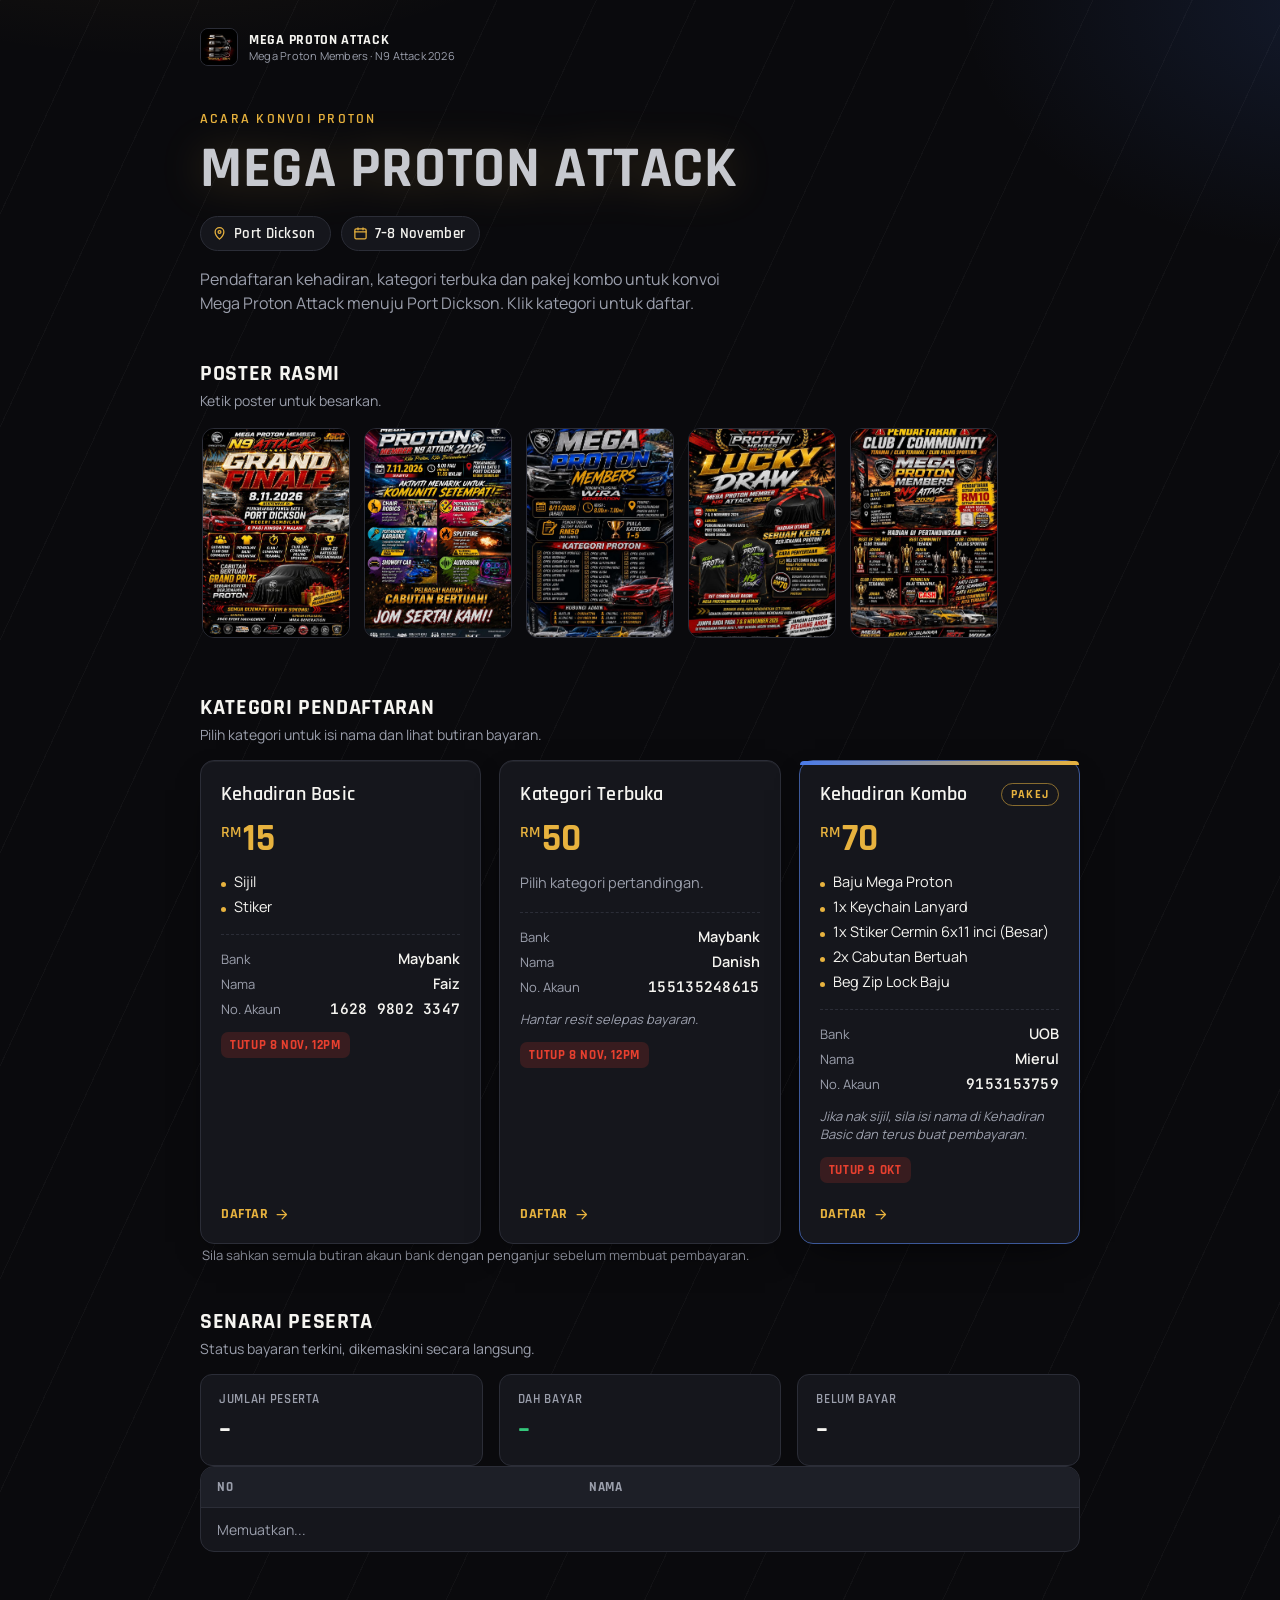
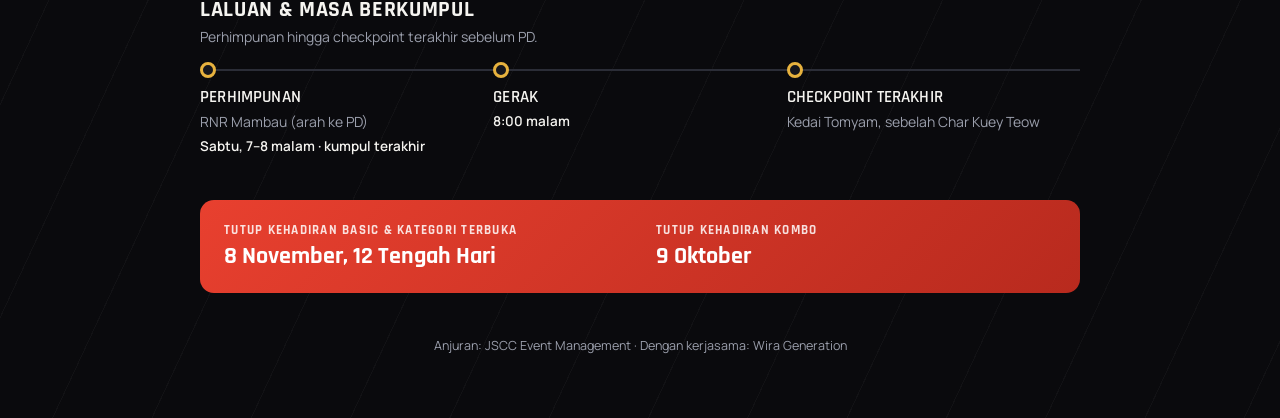
==== index.html @ 03ba6947 "Add files via upload" ====
<!DOCTYPE html>
<html lang="ms">
<head>
<meta charset="UTF-8">
<meta name="viewport" content="width=device-width, initial-scale=1.0">
<meta name="format-detection" content="telephone=no, date=no, address=no, email=no">
<title>Mega Proton Attack</title>
<link rel="stylesheet" href="style.css">
</head>
<body>

<div class="page">

  <a class="brand-bar" href="index.html">
    <img src="logo.png" alt="Logo kelab">
    <span class="brand-bar-text">
      <strong>Mega Proton Attack</strong>
      <span>Mega Proton Members &middot; N9 Attack 2026</span>
    </span>
  </a>

  <header class="hero">
    <p class="eyebrow">Acara Konvoi Proton</p>
    <h1>Mega Proton Attack</h1>
    <div class="meta-row">
      <span class="meta-pill">
        <svg viewBox="0 0 24 24" fill="none" stroke="currentColor" stroke-width="2" stroke-linecap="round" stroke-linejoin="round"><path d="M12 21s-7-6.1-7-11.5A7 7 0 0 1 19 9.5C19 14.9 12 21 12 21Z"/><circle cx="12" cy="9.5" r="2.3"/></svg>
        Port Dickson
      </span>
      <span class="meta-pill">
        <svg viewBox="0 0 24 24" fill="none" stroke="currentColor" stroke-width="2" stroke-linecap="round" stroke-linejoin="round"><rect x="3" y="4.5" width="18" height="16" rx="2"/><path d="M3 9.5h18M8 3v3M16 3v3"/></svg>
        7&ndash;8 November
      </span>
    </div>
    <p class="hero-desc">Pendaftaran kehadiran, kategori terbuka dan pakej kombo untuk konvoi Mega Proton Attack menuju Port Dickson. Klik kategori untuk daftar.</p>
  </header>

  <section aria-label="Poster rasmi">
    <div class="section-head">
      <h2 class="section-title">Poster Rasmi</h2>
      <p class="section-sub">Ketik poster untuk besarkan.</p>
    </div>
    <div class="poster-gallery" id="poster-gallery">
      <button type="button" class="poster-thumb" data-full="poster-grand-finale.jpeg">
        <img src="poster-grand-finale.jpeg" alt="Poster Grand Finale, 8 November 2026">
      </button>
      <button type="button" class="poster-thumb" data-full="poster-community-day.jpeg">
        <img src="poster-community-day.jpeg" alt="Poster aktiviti komuniti, 7 November 2026">
      </button>
      <button type="button" class="poster-thumb" data-full="poster-kategori-proton.jpeg">
        <img src="poster-kategori-proton.jpeg" alt="Poster senarai penuh Kategori Proton">
      </button>
      <button type="button" class="poster-thumb" data-full="poster-lucky-draw.jpeg">
        <img src="poster-lucky-draw.jpeg" alt="Poster Lucky Draw kereta Proton">
      </button>
      <button type="button" class="poster-thumb" data-full="poster-club-registration.jpeg">
        <img src="poster-club-registration.jpeg" alt="Poster pendaftaran club/community">
      </button>
    </div>
  </section>

  <section aria-label="Kategori pendaftaran">
    <div class="section-head">
      <h2 class="section-title">Kategori Pendaftaran</h2>
      <p class="section-sub">Pilih kategori untuk isi nama dan lihat butiran bayaran.</p>
    </div>

    <div class="tiers">

      <a class="tier-card" href="daftar.html?kategori=sijil">
        <div class="tier-top">
          <h2>Kehadiran Basic</h2>
        </div>
        <p class="price"><sup>RM</sup>15</p>
        <ul class="includes">
          <li>Sijil</li>
          <li>Stiker</li>
        </ul>
        <dl class="pay-block">
          <div class="row"><dt>Bank</dt><dd>Maybank</dd></div>
          <div class="row"><dt>Nama</dt><dd>Faiz</dd></div>
          <div class="row"><dt>No. Akaun</dt><dd class="mono">1628 9802 3347</dd></div>
        </dl>
        <span class="deadline-chip">Tutup 8 Nov, 12pm</span>
        <span class="tier-cta">
          Daftar
          <svg viewBox="0 0 24 24" fill="none" stroke="currentColor" stroke-width="2" stroke-linecap="round" stroke-linejoin="round"><path d="M5 12h14M13 5l7 7-7 7"/></svg>
        </span>
      </a>

      <a class="tier-card" href="daftar.html?kategori=terbuka">
        <div class="tier-top">
          <h2>Kategori Terbuka</h2>
        </div>
        <p class="price"><sup>RM</sup>50</p>
        <p class="tier-desc">Pilih kategori pertandingan.</p>
        <dl class="pay-block">
          <div class="row"><dt>Bank</dt><dd>Maybank</dd></div>
          <div class="row"><dt>Nama</dt><dd>Danish</dd></div>
          <div class="row"><dt>No. Akaun</dt><dd class="mono">155135248615</dd></div>
        </dl>
        <p class="tier-note">Hantar resit selepas bayaran.</p>
        <span class="deadline-chip">Tutup 8 Nov, 12pm</span>
        <span class="tier-cta">
          Daftar
          <svg viewBox="0 0 24 24" fill="none" stroke="currentColor" stroke-width="2" stroke-linecap="round" stroke-linejoin="round"><path d="M5 12h14M13 5l7 7-7 7"/></svg>
        </span>
      </a>

      <a class="tier-card featured" href="daftar.html?kategori=kombo">
        <div class="tier-top">
          <h2>Kehadiran Kombo</h2>
          <span class="badge-gold">Pakej</span>
        </div>
        <p class="price"><sup>RM</sup>70</p>
        <ul class="includes">
          <li>Baju Mega Proton</li>
          <li>1x Keychain Lanyard</li>
          <li>1x Stiker Cermin 6x11 inci (Besar)</li>
          <li>2x Cabutan Bertuah</li>
          <li>Beg Zip Lock Baju</li>
        </ul>
        <dl class="pay-block">
          <div class="row"><dt>Bank</dt><dd>UOB</dd></div>
          <div class="row"><dt>Nama</dt><dd>Mierul</dd></div>
          <div class="row"><dt>No. Akaun</dt><dd class="mono">9153153759</dd></div>
        </dl>
        <p class="tier-note">Jika nak sijil, sila isi nama di Kehadiran Basic dan terus buat pembayaran.</p>
        <span class="deadline-chip">Tutup 9 Okt</span>
        <span class="tier-cta">
          Daftar
          <svg viewBox="0 0 24 24" fill="none" stroke="currentColor" stroke-width="2" stroke-linecap="round" stroke-linejoin="round"><path d="M5 12h14M13 5l7 7-7 7"/></svg>
        </span>
      </a>

    </div>
    <p class="disclaimer">Sila sahkan semula butiran akaun bank dengan penganjur sebelum membuat pembayaran.</p>
  </section>

  <section aria-label="Senarai peserta">
    <div class="section-head">
      <h2 class="section-title">Senarai Peserta</h2>
      <p class="section-sub">Status bayaran terkini, dikemaskini secara langsung.</p>
    </div>

    <div class="stat-grid">
      <div class="stat-tile">
        <span class="stat-label">Jumlah Peserta</span>
        <span class="stat-value" id="stat-jumlah">&ndash;</span>
      </div>
      <div class="stat-tile paid">
        <span class="stat-label">Dah Bayar</span>
        <span class="stat-value" id="stat-dah-bayar">&ndash;</span>
      </div>
      <div class="stat-tile">
        <span class="stat-label">Belum Bayar</span>
        <span class="stat-value" id="stat-belum-bayar">&ndash;</span>
      </div>
    </div>

    <div class="filter-tabs" id="filter-tabs"></div>

    <div class="table-wrap">
      <table class="reg-table">
        <thead>
          <tr>
            <th>No</th>
            <th>Nama</th>
          </tr>
        </thead>
        <tbody id="badan-jadual-peserta">
          <tr><td colspan="2" class="empty-state">Memuatkan...</td></tr>
        </tbody>
      </table>
    </div>
  </section>

  <section aria-label="Laluan dan masa berkumpul">
    <div class="section-head">
      <h2 class="section-title">Laluan &amp; Masa Berkumpul</h2>
      <p class="section-sub">Perhimpunan hingga checkpoint terakhir sebelum PD.</p>
    </div>
    <ol class="route-line">
      <li>
        <span class="dot"></span>
        <h3>Perhimpunan</h3>
        <p>RNR Mambau (arah ke PD)</p>
        <p class="time">Sabtu, 7&ndash;8 malam &middot; kumpul terakhir</p>
      </li>
      <li>
        <span class="dot"></span>
        <h3>Gerak</h3>
        <p class="time">8:00 malam</p>
      </li>
      <li>
        <span class="dot"></span>
        <h3>Checkpoint Terakhir</h3>
        <p>Kedai Tomyam, sebelah Char Kuey Teow</p>
      </li>
    </ol>
  </section>

  <footer class="deadline-banner">
    <div class="banner-item">
      <p class="banner-label">Tutup Kehadiran Basic &amp; Kategori Terbuka</p>
      <p class="banner-date">8 November, 12 Tengah Hari</p>
    </div>
    <div class="banner-item">
      <p class="banner-label">Tutup Kehadiran Kombo</p>
      <p class="banner-date">9 Oktober</p>
    </div>
  </footer>

  <footer class="credit">Anjuran: JSCC Event Management &middot; Dengan kerjasama: Wira Generation</footer>

</div>

<div class="lightbox" id="lightbox" hidden>
  <button type="button" class="lightbox-close" id="lightbox-close" aria-label="Tutup">
    <svg viewBox="0 0 24 24" width="20" height="20" fill="none" stroke="currentColor" stroke-width="2" stroke-linecap="round" stroke-linejoin="round"><path d="M18 6 6 18M6 6l12 12"/></svg>
  </button>
  <img id="lightbox-img" src="" alt="">
</div>

<script>
  const gallery = document.getElementById('poster-gallery');
  const lightbox = document.getElementById('lightbox');
  const lightboxImg = document.getElementById('lightbox-img');

  gallery.addEventListener('click', (e) => {
    const thumb = e.target.closest('.poster-thumb');
    if (!thumb) return;
    lightboxImg.src = thumb.dataset.full;
    lightboxImg.alt = thumb.querySelector('img').alt;
    lightbox.hidden = false;
  });

  function tutupLightbox() {
    lightbox.hidden = true;
    lightboxImg.src = '';
  }
  document.getElementById('lightbox-close').addEventListener('click', tutupLightbox);
  lightbox.addEventListener('click', (e) => { if (e.target === lightbox) tutupLightbox(); });
  document.addEventListener('keydown', (e) => { if (e.key === 'Escape') tutupLightbox(); });
</script>

<script type="module">
  import { db } from './firebase-app.js';
  import { semuaKumpulan } from './kategori.js';
  import { collection, onSnapshot, orderBy, query } from 'https://www.gstatic.com/firebasejs/12.19.0/firebase-firestore.js';

  function escapeHtml(str) {
    return String(str).replace(/[&<>"']/g, (c) => ({ '&': '&amp;', '<': '&lt;', '>': '&gt;', '"': '&quot;', "'": '&#039;' }[c]));
  }

  // Kombo termasuk kehadiran asas, jadi kalau no. telefon sama muncul untuk sijil
  // DAN kombo, papar kombo sahaja supaya nama tak berulang dalam senarai.
  const KEUTAMAAN_PAKEJ = { kombo: 2, sijil: 1, terbuka: 1 };

  function nyahduplikatIkutTelefon(baris) {
    const terpilih = new Map();
    const tiadaTelefon = [];

    for (const row of baris) {
      if (!row.telefon) {
        tiadaTelefon.push(row);
        continue;
      }
      const sediaAda = terpilih.get(row.telefon);
      if (!sediaAda || (KEUTAMAAN_PAKEJ[row.kategori] ?? 0) > (KEUTAMAAN_PAKEJ[sediaAda.kategori] ?? 0)) {
        terpilih.set(row.telefon, row);
      }
    }

    return [...terpilih.values(), ...tiadaTelefon].sort(
      (a, b) => (b.dibuat_pada?.toMillis() ?? 0) - (a.dibuat_pada?.toMillis() ?? 0)
    );
  }

  const kumpulan = semuaKumpulan();
  const filterTabs = document.getElementById('filter-tabs');
  const badanJadual = document.getElementById('badan-jadual-peserta');
  const statJumlah = document.getElementById('stat-jumlah');
  const statDahBayar = document.getElementById('stat-dah-bayar');
  const statBelumBayar = document.getElementById('stat-belum-bayar');

  const tabs = Object.entries(kumpulan).map(([id, g]) => ({ id, label: g.label }));
  filterTabs.innerHTML = tabs.map((tab, i) =>
    `<a href="#" data-filter="${tab.id}"${i === 0 ? ' class="active"' : ''}>${escapeHtml(tab.label)}</a>`
  ).join('');

  let filterSemasa = tabs[0]?.id;
  let dataSemasa = [];

  filterTabs.addEventListener('click', (e) => {
    const a = e.target.closest('a[data-filter]');
    if (!a) return;
    e.preventDefault();
    filterSemasa = a.dataset.filter;
    filterTabs.querySelectorAll('a').forEach((el) => el.classList.toggle('active', el === a));
    render();
  });

  function render() {
    const dipaparkan = nyahduplikatIkutTelefon(dataSemasa.filter((row) => kumpulan[filterSemasa].slugs.includes(row.kategori)));

    const dahBayarKira = dipaparkan.filter((row) => row.status === 'dah bayar').length;
    statJumlah.textContent = dipaparkan.length;
    statDahBayar.textContent = dahBayarKira;
    statBelumBayar.textContent = dipaparkan.length - dahBayarKira;

    if (dipaparkan.length === 0) {
      badanJadual.innerHTML = '<tr><td colspan="2" class="empty-state">Tiada pendaftaran lagi.</td></tr>';
      return;
    }

    badanJadual.innerHTML = dipaparkan.map((row, i) => `
      <tr>
        <td>${i + 1}</td>
        <td class="nama">${escapeHtml(row.nama)}</td>
      </tr>
    `).join('');
  }

  const q = query(collection(db, 'pendaftaran'), orderBy('dibuat_pada', 'desc'));
  onSnapshot(q, (snapshot) => {
    dataSemasa = snapshot.docs.map((d) => d.data());
    render();
  });
</script>

</body>
</html>
---- style.css ----
@import url('https://fonts.googleapis.com/css2?family=Rajdhani:wght@500;600;700&family=Manrope:wght@400;500;600;700;800&family=JetBrains+Mono:wght@500;600&display=swap');

/* Reka bentuk ini komited kepada satu dunia visual (gelap, krom/emas/merah,
   diambil terus daripada logo & poster rasmi) -- bukan pilihan terhad, jadi
   tiada mod terang/gelap berasingan di sini secara sengaja. */
:root{
  --bg:#0A0A0D;
  --surface:#15161C;
  --surface-2:#1D1F27;
  --line:#2B2D37;
  --ink:#F5F4F0;
  --ink-soft:#9B9FAC;
  --accent:#E7B23E;
  --accent-ink:#1A1305;
  --blue:#4A7BEA;
  --urgent:#E8402F;
  --urgent-ink:#FFFFFF;
  --urgent-soft:rgba(232,64,47,.16);
  --paid:#34C77B;
  --paid-soft:rgba(52,199,123,.16);
  --shadow: inset 0 1px 0 rgba(255,255,255,.05), 0 14px 34px -16px rgba(0,0,0,.75);
}

*{ box-sizing:border-box; }
[hidden]{ display:none !important; }
html{ color-scheme:dark; overflow-x:hidden; }
img{ max-width:100%; }

@keyframes fade-up{
  from{ opacity:0; transform:translateY(12px); }
  to{ opacity:1; transform:translateY(0); }
}

@media (prefers-reduced-motion: reduce){
  *, *::before, *::after{
    animation-duration:.001ms !important;
    animation-iteration-count:1 !important;
    transition-duration:.001ms !important;
    scroll-behavior:auto !important;
  }
}

body{
  margin:0;
  overflow-x:hidden;
  background:
    repeating-linear-gradient(115deg, rgba(255,255,255,.03) 0px, rgba(255,255,255,.03) 1px, transparent 1px, transparent 90px),
    radial-gradient(900px 500px at 12% -12%, rgba(231,178,62,.12), transparent 60%),
    radial-gradient(700px 460px at 105% 0%, rgba(74,123,234,.14), transparent 55%),
    var(--bg);
  color:var(--ink);
  font-family:'Manrope', -apple-system, BlinkMacSystemFont, sans-serif;
  -webkit-font-smoothing:antialiased;
}
.page{
  max-width:920px;
  margin:0 auto;
  padding:28px 20px 64px;
  display:flex;
  flex-direction:column;
  gap:44px;
}
.page.narrow{ max-width:680px; }
h1,h2,h3{ text-wrap:balance; margin:0; font-family:'Rajdhani', sans-serif; }
.mono{ font-family:'JetBrains Mono', ui-monospace, monospace; font-variant-numeric:tabular-nums; letter-spacing:.02em; }
a{ color:var(--accent); }

/* ---------- brand bar ---------- */
.brand-bar{
  display:inline-flex; align-items:center; gap:11px;
  text-decoration:none; align-self:flex-start;
  animation: fade-up .5s ease both;
}
.brand-bar img{ height:38px; width:38px; object-fit:contain; background:var(--bg); border-radius:8px; flex:none; border:1px solid var(--line); }
.brand-bar-text{ display:flex; flex-direction:column; line-height:1.2; }
.brand-bar-text strong{
  font-family:'Rajdhani', sans-serif; font-weight:700; font-size:14px;
  letter-spacing:.05em; text-transform:uppercase; color:var(--ink);
}
.brand-bar-text span{ font-size:11px; color:var(--ink-soft); letter-spacing:.02em; }

/* ---------- hero ---------- */
.hero{ display:flex; flex-direction:column; gap:14px; }
.eyebrow{
  margin:0;
  font-family:'Rajdhani', sans-serif;
  font-weight:600;
  font-size:14px;
  letter-spacing:.16em;
  text-transform:uppercase;
  color:var(--accent);
  animation: fade-up .5s .08s ease both;
}
@keyframes chrome-sweep{
  0%, 82%{ background-position:170% 0; }
  100%{ background-position:-70% 0; }
}
.hero h1{
  font-weight:700;
  text-transform:uppercase;
  font-size:clamp(34px, 7vw, 58px);
  line-height:.96;
  letter-spacing:.01em;
  background:linear-gradient(100deg, #C7C9CF 0%, #C7C9CF 44%, #FFFFFF 50%, #C7C9CF 56%, #C7C9CF 100%);
  background-size:250% 100%;
  -webkit-background-clip:text;
  background-clip:text;
  color:transparent;
  filter:drop-shadow(0 2px 20px rgba(231,178,62,.22));
  animation: fade-up .55s .15s ease both, chrome-sweep 5s 1.4s ease-in-out infinite;
}
.meta-row{ display:flex; flex-wrap:wrap; gap:10px; margin-top:4px; animation: fade-up .5s .26s ease both; }
.meta-pill{
  display:inline-flex;
  align-items:center;
  gap:7px;
  background:var(--surface);
  border:1px solid var(--line);
  border-radius:999px;
  padding:7px 14px 7px 11px;
  font-family:'Rajdhani', sans-serif;
  font-weight:600;
  font-size:15px;
  letter-spacing:.02em;
}
.meta-pill svg{ width:15px; height:15px; flex:none; color:var(--accent); }
.hero-desc{
  max-width:56ch;
  color:var(--ink-soft);
  font-size:16px;
  line-height:1.55;
  margin:2px 0 0;
  animation: fade-up .5s .34s ease both;
}

/* ---------- section head ---------- */
.section-head{ display:flex; flex-direction:column; gap:3px; margin-bottom:16px; }
.section-title{
  font-weight:700;
  text-transform:uppercase;
  font-size:22px;
  letter-spacing:.03em;
}
.section-sub{ color:var(--ink-soft); font-size:14px; margin:0; }

/* ---------- official poster gallery ---------- */
.poster-gallery{
  display:flex; gap:14px; overflow-x:auto; padding:2px 2px 12px;
  scroll-snap-type:x mandatory;
  scrollbar-width:thin; scrollbar-color:var(--line) transparent;
}
.poster-gallery::-webkit-scrollbar{ height:6px; }
.poster-gallery::-webkit-scrollbar-thumb{ background:var(--line); border-radius:99px; }
.poster-thumb{
  flex:none; width:148px; scroll-snap-align:start;
  border-radius:12px; overflow:hidden; border:1px solid var(--line);
  cursor:pointer; background:var(--surface); padding:0;
  transition:transform .15s ease, border-color .15s ease, box-shadow .15s ease;
  animation: fade-up .45s ease both;
}
.poster-thumb:nth-child(1){ animation-delay:.42s; }
.poster-thumb:nth-child(2){ animation-delay:.48s; }
.poster-thumb:nth-child(3){ animation-delay:.54s; }
.poster-thumb:nth-child(4){ animation-delay:.6s; }
.poster-thumb:nth-child(5){ animation-delay:.66s; }
.poster-thumb img{ display:block; width:100%; height:208px; object-fit:cover; }
.poster-thumb:hover{
  transform:translateY(-4px);
  border-color:var(--accent);
  box-shadow:0 16px 34px -16px color-mix(in srgb, var(--accent) 55%, transparent);
}
.poster-thumb:focus-visible{ outline:2px solid var(--accent); outline-offset:2px; }

.lightbox{
  position:fixed; inset:0; background:rgba(6,6,8,.92);
  display:flex; align-items:center; justify-content:center;
  padding:28px; z-index:100;
}
.lightbox img{ max-width:100%; max-height:100%; border-radius:10px; box-shadow:0 24px 70px rgba(0,0,0,.65); }
.lightbox-close{
  position:absolute; top:18px; right:18px;
  width:42px; height:42px; border-radius:50%;
  background:var(--surface); border:1px solid var(--line); color:var(--ink);
  display:flex; align-items:center; justify-content:center; cursor:pointer;
}
.lightbox-close:hover{ border-color:var(--accent); color:var(--accent); }

/* ---------- tier cards ---------- */
.tiers{ display:grid; grid-template-columns:repeat(3, 1fr); gap:18px; }
@media (max-width:760px){ .tiers{ grid-template-columns:1fr; } }

.tier-card{
  position:relative;
  display:flex;
  flex-direction:column;
  gap:14px;
  background:var(--surface);
  border:1px solid var(--line);
  border-radius:14px;
  padding:22px 20px 20px;
  box-shadow:var(--shadow);
  transition:transform .15s ease, box-shadow .15s ease, border-color .15s ease;
  animation: fade-up .5s .5s ease both;
}
.tier-card:nth-child(2){ animation-delay:.58s; }
.tier-card:nth-child(3){ animation-delay:.66s; }
a.tier-card{ text-decoration:none; color:inherit; cursor:pointer; }
.tier-card:hover{
  transform:translateY(-4px);
  border-color:color-mix(in srgb, var(--accent) 45%, var(--line));
  box-shadow: inset 0 1px 0 rgba(255,255,255,.05), 0 20px 40px -18px rgba(0,0,0,.8), 0 0 28px -8px color-mix(in srgb, var(--accent) 55%, transparent);
}
.tier-card.featured{ border-color:color-mix(in srgb, var(--blue) 55%, var(--line)); }
.tier-card.featured::before{
  content:"";
  position:absolute; inset:0 0 auto 0; height:4px;
  border-radius:14px 14px 0 0;
  background:linear-gradient(90deg, var(--blue), var(--accent));
}
@keyframes featured-pulse{
  0%, 100%{ box-shadow:0 0 0 0 rgba(74,123,234,0); }
  50%{ box-shadow:0 0 26px 2px rgba(74,123,234,.32); }
}
.tier-card.featured::after{
  content:"";
  position:absolute; inset:-1px; border-radius:15px;
  pointer-events:none;
  animation: featured-pulse 3.2s 2s ease-in-out infinite;
}

.tier-top{ display:flex; align-items:flex-start; justify-content:space-between; gap:10px; }
.tier-card h2{
  font-weight:600;
  font-size:20px;
  letter-spacing:.01em;
  line-height:1.15;
}
.badge-gold{
  font-family:'Rajdhani', sans-serif;
  font-weight:700;
  font-size:12px;
  letter-spacing:.1em;
  text-transform:uppercase;
  color:var(--accent);
  border:1px solid color-mix(in srgb, var(--accent) 55%, transparent);
  border-radius:999px;
  padding:3px 9px;
  white-space:nowrap;
}

.price{
  font-family:'Rajdhani', sans-serif;
  font-weight:700;
  font-size:38px;
  line-height:1;
  color:var(--accent);
  margin:0;
}
.price sup{ font-size:16px; font-weight:600; margin-right:2px; }

.tier-desc{ margin:0; font-size:14.5px; color:var(--ink-soft); line-height:1.5; }

.includes{
  margin:0; padding:0; list-style:none;
  display:flex; flex-direction:column; gap:6px;
  font-size:14.5px;
}
.includes li{ display:flex; align-items:baseline; gap:8px; }
.includes li::before{
  content:"";
  width:5px; height:5px; border-radius:50%;
  background:var(--accent);
  flex:none;
  margin-bottom:2px;
}

.pay-block{
  margin:4px 0 0;
  padding-top:14px;
  border-top:1px dashed var(--line);
  display:flex; flex-direction:column; gap:6px;
}
.pay-block .row{ display:flex; align-items:baseline; justify-content:space-between; gap:10px; font-size:14px; }
.pay-block dt{ color:var(--ink-soft); font-size:13px; }
.pay-block dd{ margin:0; font-weight:600; font-size:14.5px; text-align:right; }

.tier-note{ margin:0; font-size:13px; color:var(--ink-soft); font-style:italic; }

.deadline-chip{
  align-self:flex-start;
  display:inline-flex; align-items:center; gap:6px;
  background:var(--urgent-soft);
  color:var(--urgent);
  font-family:'Rajdhani', sans-serif;
  font-weight:700;
  font-size:12.5px;
  letter-spacing:.05em;
  text-transform:uppercase;
  border-radius:7px;
  padding:5px 9px;
}

.tier-cta{
  margin-top:auto;
  padding-top:8px;
  display:flex; align-items:center; gap:6px;
  font-family:'Rajdhani', sans-serif; font-weight:700; font-size:14px;
  letter-spacing:.04em; text-transform:uppercase;
  color:var(--accent);
}
.tier-cta svg{ width:15px; height:15px; transition:transform .15s ease; }
a.tier-card:hover .tier-cta svg{ transform:translateX(3px); }

.disclaimer{
  font-size:13px;
  color:var(--ink-soft);
  margin:2px 2px 0;
}

/* ---------- route ---------- */
.route-line{
  list-style:none; margin:0; padding:0;
  display:grid;
  grid-template-columns:repeat(3, 1fr);
  gap:0;
  position:relative;
}
.route-line::before{
  content:"";
  position:absolute;
  top:7px; left:0; right:0;
  height:2px;
  background:var(--line);
}
.route-line li{
  position:relative;
  padding:24px 18px 0 0;
  display:flex; flex-direction:column; gap:4px;
}
.route-line .dot{
  position:absolute; top:0; left:0;
  width:16px; height:16px;
  border-radius:50%;
  background:var(--surface);
  border:3px solid var(--accent);
}
.route-line h3{
  font-weight:600; font-size:17px; letter-spacing:.01em; text-transform:uppercase;
}
.route-line p{ margin:0; font-size:14px; color:var(--ink-soft); line-height:1.45; }
.route-line .time{ font-weight:600; color:var(--ink); font-size:13.5px; }

@media (max-width:640px){
  .route-line{ grid-template-columns:1fr; gap:22px; }
  .route-line::before{ top:0; bottom:0; left:7px; right:auto; width:2px; height:auto; }
  .route-line li{ padding:0 0 0 26px; }
  .route-line .dot{ top:2px; left:0; }
}

/* ---------- deadline banner ---------- */
@keyframes urgent-pulse{
  0%, 100%{ box-shadow:0 16px 38px -18px rgba(232,64,47,.55); }
  50%{ box-shadow:0 16px 46px -12px rgba(232,64,47,.85); }
}
.deadline-banner{
  display:flex; flex-wrap:wrap; gap:20px 32px;
  background:linear-gradient(135deg, var(--urgent), #B82A1E);
  color:var(--urgent-ink);
  border-radius:14px;
  padding:22px 24px;
  animation: urgent-pulse 2.8s ease-in-out infinite;
}
.banner-item{ display:flex; flex-direction:column; gap:4px; flex:1 1 220px; }
.banner-label{
  margin:0;
  font-family:'Rajdhani', sans-serif; font-weight:700;
  text-transform:uppercase; letter-spacing:.1em; font-size:12.5px;
  opacity:.85;
}
.banner-date{
  margin:0;
  font-family:'Rajdhani', sans-serif; font-weight:700;
  font-size:24px; line-height:1.2;
}

footer.credit{ text-align:center; font-size:12.5px; color:var(--ink-soft); }

/* ---------- buttons ---------- */
.btn{
  display:inline-flex; align-items:center; justify-content:center; gap:8px;
  font-family:'Rajdhani', sans-serif;
  font-weight:700;
  font-size:15px;
  letter-spacing:.03em;
  text-transform:uppercase;
  border-radius:10px;
  padding:12px 22px;
  border:1px solid transparent;
  cursor:pointer;
  text-decoration:none;
  transition:transform .12s ease, box-shadow .12s ease, background .12s ease;
}
.btn:focus-visible{ outline:2px solid var(--accent); outline-offset:2px; }
.btn:active{ transform:scale(.97); }
.btn-primary{ background:var(--accent); color:var(--accent-ink); }
.btn-primary:hover{ transform:translateY(-1px); box-shadow:0 10px 24px -12px rgba(231,178,62,.5); }
.btn-ghost{ background:transparent; border-color:var(--line); color:var(--ink); }
.btn-ghost:hover{ background:var(--surface-2); }
.btn-danger{ background:transparent; border-color:var(--urgent); color:var(--urgent); }
.btn-danger:hover{ background:var(--urgent-soft); }
.btn-small{ padding:7px 12px; font-size:12.5px; border-radius:8px; }
.btn-block{ width:100%; }

.action-group{ display:flex; flex-wrap:wrap; gap:8px; }
.action-group form{ display:contents; }

.back-link{
  display:inline-flex; align-items:center; gap:6px;
  font-family:'Rajdhani', sans-serif; font-weight:600; font-size:14px;
  letter-spacing:.03em; text-transform:uppercase;
  color:var(--ink-soft); text-decoration:none;
}
.back-link:hover{ color:var(--accent); }

/* ---------- forms ---------- */
.form-card{
  background:var(--surface);
  border:1px solid var(--line);
  border-radius:14px;
  padding:26px;
  box-shadow:var(--shadow);
  display:flex;
  flex-direction:column;
  gap:18px;
  animation: fade-up .5s .5s ease both;
}
.field{ display:flex; flex-direction:column; gap:6px; }
.field label{
  font-family:'Rajdhani', sans-serif; font-weight:600; font-size:14px;
  letter-spacing:.03em; text-transform:uppercase; color:var(--ink-soft);
}
.field input[type=text], .field input[type=email], .field input[type=tel], .field input[type=password], .field select{
  font-family:'Manrope', sans-serif;
  font-size:16px;
  padding:12px 14px;
  border-radius:10px;
  border:1px solid var(--line);
  background:var(--bg);
  color:var(--ink);
  transition: border-color .15s ease, box-shadow .15s ease;
}
.field input:focus-visible, .field select:focus-visible{
  box-shadow:0 0 0 3px color-mix(in srgb, var(--accent) 22%, transparent);
  border-color:var(--accent);
}
.field input:-webkit-autofill,
.field input:-webkit-autofill:hover,
.field input:-webkit-autofill:focus{
  -webkit-text-fill-color:var(--ink);
  -webkit-box-shadow:0 0 0 1000px var(--bg) inset;
  box-shadow:0 0 0 1000px var(--bg) inset;
  caret-color:var(--ink);
  transition:background-color 9999s ease-in-out 0s;
}
.field select{
  -webkit-appearance:none;
  -moz-appearance:none;
  appearance:none;
  background-image:url("data:image/svg+xml,%3Csvg xmlns='http://www.w3.org/2000/svg' viewBox='0 0 24 24' fill='none' stroke='%239B9FAC' stroke-width='2' stroke-linecap='round' stroke-linejoin='round'%3E%3Cpath d='M6 9l6 6 6-6'/%3E%3C/svg%3E");
  background-repeat:no-repeat; background-position:right 12px center; background-size:18px; padding-right:38px;
}
.field select::-ms-expand{ display:none; }

.summary-block{
  background:var(--surface-2);
  border-radius:12px;
  padding:16px 18px;
  display:flex;
  flex-direction:column;
  gap:8px;
  animation: fade-up .5s .42s ease both;
}
.summary-block .row{ display:flex; justify-content:space-between; gap:10px; font-size:14px; }
.summary-block dt{ color:var(--ink-soft); }
.summary-block dd{ margin:0; font-weight:600; text-align:right; }

.alert{ border-radius:10px; padding:12px 16px; font-size:14px; font-weight:600; }
.alert-error{ background:var(--urgent-soft); color:#FF8A7C; }

.status-chip{
  display:inline-flex; align-items:center; gap:6px;
  font-family:'Rajdhani', sans-serif; font-weight:700; font-size:12.5px;
  letter-spacing:.05em; text-transform:uppercase;
  border-radius:7px; padding:5px 10px;
  white-space:nowrap;
}
.status-chip.belum{ background:var(--urgent-soft); color:#FF8A7C; }
.status-chip.dah{ background:var(--paid-soft); color:var(--paid); }

.success-icon{
  width:52px; height:52px; border-radius:50%;
  background:var(--accent); color:var(--accent-ink);
  display:flex; align-items:center; justify-content:center;
  flex:none;
}

/* ---------- admin: login ---------- */
.login-wrap{
  position:relative;
  display:flex; justify-content:center; align-items:center;
  min-height:58vh; padding:6vh 0;
}
.login-wrap::before{
  content:"";
  position:absolute; inset:0;
  background:radial-gradient(420px 320px at 50% 45%, rgba(231,178,62,.12), transparent 70%);
  pointer-events:none; z-index:-1;
}
.login-card{ width:100%; max-width:360px; position:relative; display:flex; flex-direction:column; }
.login-card .hero{ align-items:center; text-align:center; }
.login-card .form-card{ margin-top:22px; }

/* ---------- admin: stats & table ---------- */
.top-bar{ display:flex; align-items:center; justify-content:space-between; gap:12px; flex-wrap:wrap; }

.stat-grid{ display:grid; grid-template-columns:repeat(3, 1fr); gap:16px; }
@media (max-width:600px){ .stat-grid{ grid-template-columns:1fr; } }
.stat-tile{
  background:var(--surface); border:1px solid var(--line); border-radius:12px;
  padding:16px 18px; display:flex; flex-direction:column; gap:4px;
}
.stat-tile .stat-label{
  font-family:'Rajdhani', sans-serif; font-weight:600; font-size:13px;
  letter-spacing:.05em; text-transform:uppercase; color:var(--ink-soft);
}
.stat-tile .stat-value{
  font-family:'Rajdhani', sans-serif; font-weight:700; font-size:30px; color:var(--ink);
  font-variant-numeric:tabular-nums;
}
.stat-tile.accent .stat-value{ color:var(--accent); }
.stat-tile.paid .stat-value{ color:var(--paid); }

.filter-tabs{ display:flex; flex-wrap:wrap; gap:8px; }
.filter-tabs a{
  font-family:'Rajdhani', sans-serif; font-weight:600; font-size:14px;
  letter-spacing:.02em; text-transform:uppercase;
  padding:7px 14px; border-radius:999px; border:1px solid var(--line);
  color:var(--ink-soft); text-decoration:none;
}
.filter-tabs a.active{ background:var(--accent); border-color:var(--accent); color:var(--accent-ink); }

.table-wrap{ overflow-x:auto; border:1px solid var(--line); border-radius:14px; background:var(--surface); }
table.reg-table{ width:100%; border-collapse:collapse; min-width:600px; }
.reg-table th, .reg-table td{
  padding:12px 16px; text-align:left; font-size:14px; border-bottom:1px solid var(--line);
  white-space:nowrap;
}
.reg-table th{
  font-family:'Rajdhani', sans-serif; font-weight:700; font-size:12.5px;
  letter-spacing:.06em; text-transform:uppercase; color:var(--ink-soft);
  background:var(--surface-2);
}
.reg-table tbody tr:last-child td{ border-bottom:none; }
.reg-table td.nama{ white-space:normal; font-weight:600; }
.reg-table tr.is-you{ background:color-mix(in srgb, var(--accent) 10%, transparent); }

/* Bawah 640px, table jadi senarai kad -- lebih senang dibaca berbanding scroll sisi. */
@media (max-width:640px){
  .table-wrap{ overflow-x:visible; border:none; background:none; }
  table.reg-table{ min-width:0; }
  .reg-table, .reg-table thead, .reg-table tbody, .reg-table tr, .reg-table th, .reg-table td{ display:block; }
  .reg-table thead{ position:absolute; width:1px; height:1px; overflow:hidden; clip:rect(0 0 0 0); white-space:nowrap; }
  .reg-table tbody tr{
    background:var(--surface); border:1px solid var(--line); border-radius:12px;
    padding:14px 16px; margin-bottom:10px; box-shadow:var(--shadow);
  }
  .reg-table tbody tr.is-you{ border-color:var(--accent); }
  .reg-table td{ border-bottom:none; padding:4px 0; white-space:normal; }
  .reg-table td:first-child{ display:none; }
  .reg-table td.nama{
    font-family:'Rajdhani', sans-serif; font-weight:700; font-size:18px; padding-bottom:8px;
  }
  .reg-table td[data-label]{ display:flex; justify-content:space-between; align-items:center; gap:12px; font-size:13.5px; }
  .reg-table td[data-label]::before{
    content:attr(data-label);
    font-family:'Rajdhani', sans-serif; font-weight:700; font-size:11px;
    letter-spacing:.06em; text-transform:uppercase; color:var(--ink-soft);
  }
  .reg-table td .action-group{ justify-content:flex-end; margin-top:4px; }
  .empty-state{ padding:24px 4px; text-align:left; }
}
.you-tag{ color:var(--accent); font-weight:700; font-size:12.5px; text-transform:uppercase; letter-spacing:.03em; }

.empty-state{ text-align:center; padding:40px 20px; color:var(--ink-soft); font-size:14px; }
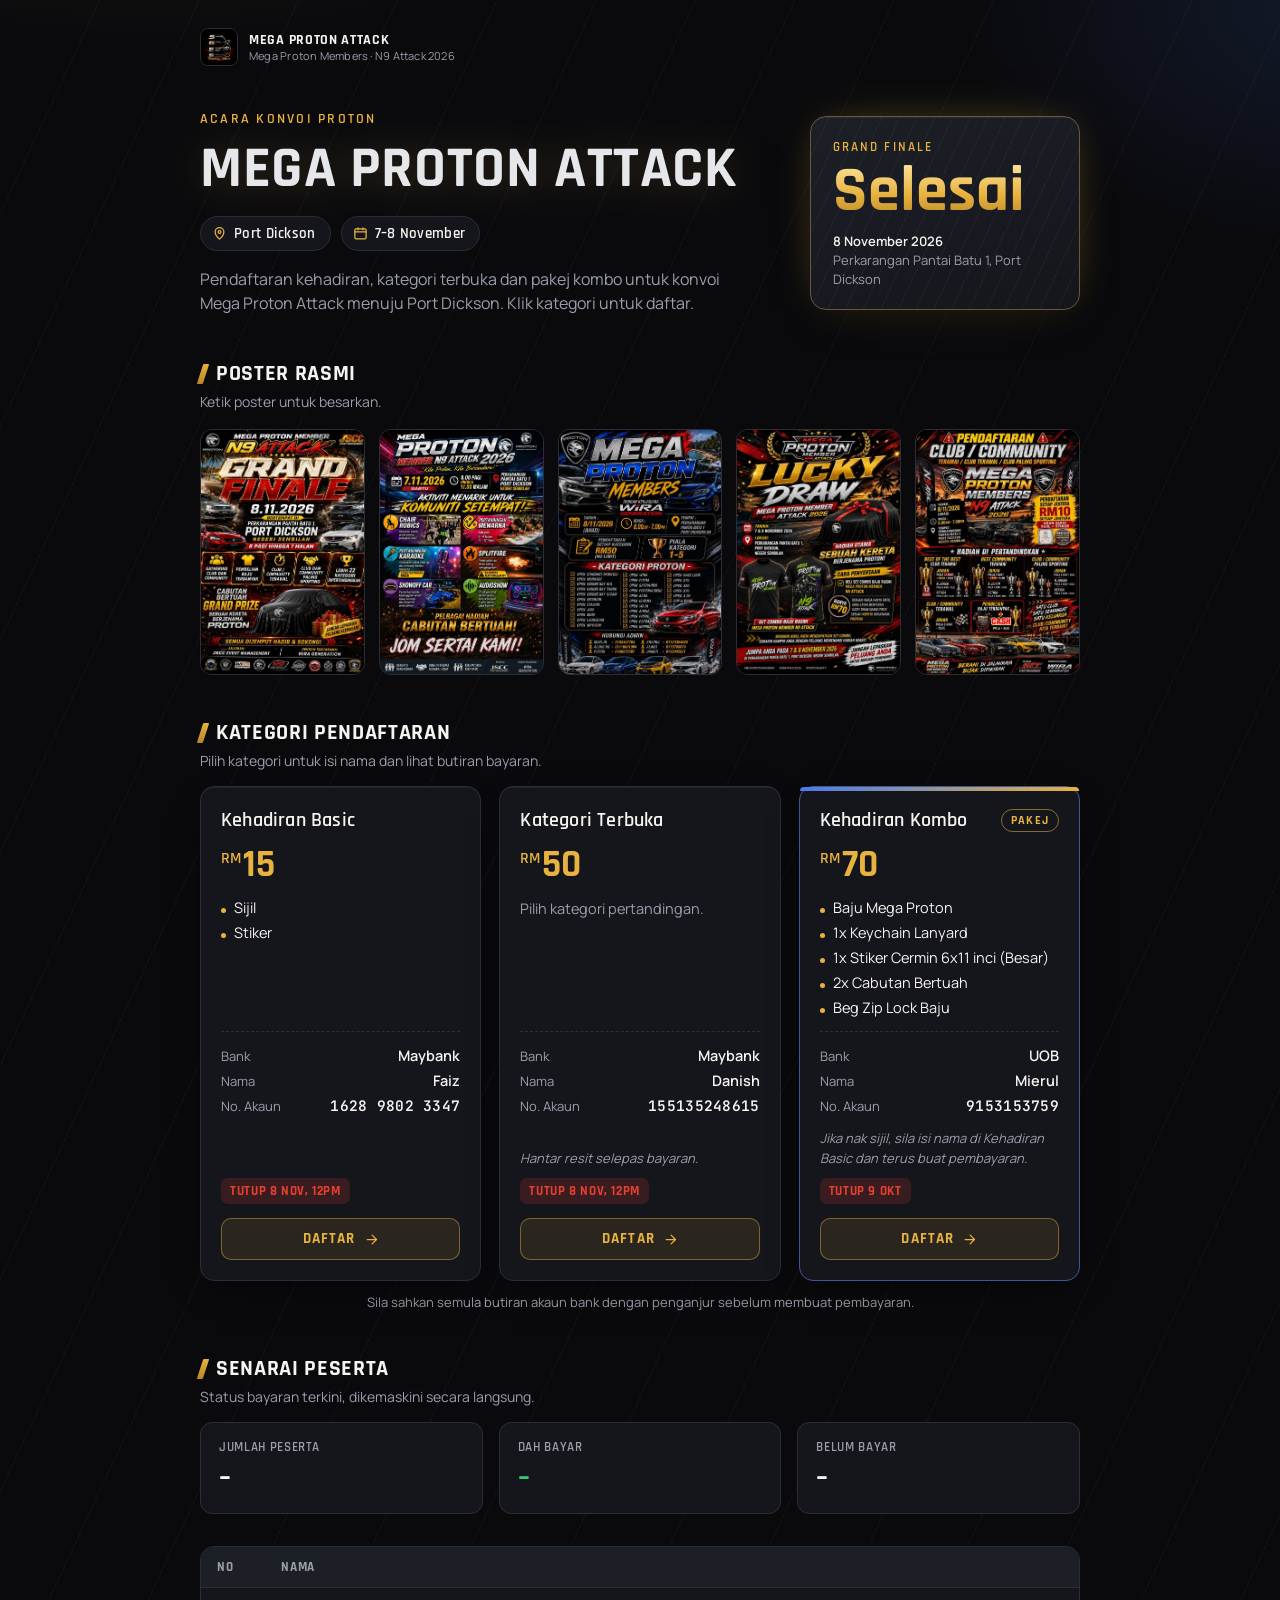
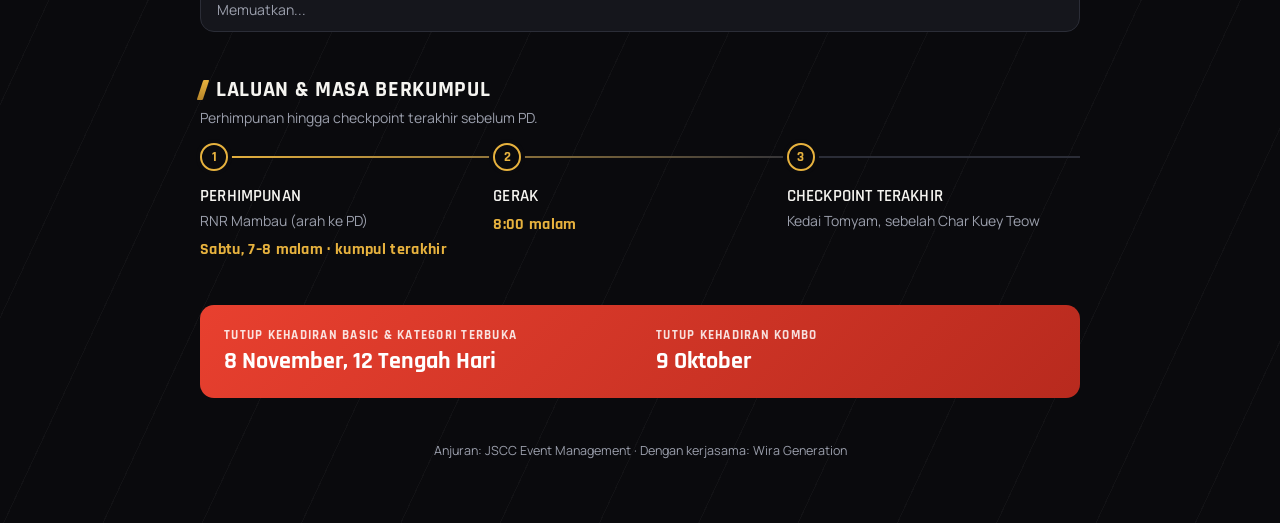
==== commit 24dbcb81: "Update index.html" ====
--- a/index.html
+++ b/index.html
@@ -19,21 +19,29 @@
     </span>
   </a>
 
-  <header class="hero">
-    <p class="eyebrow">Acara Konvoi Proton</p>
-    <h1>Mega Proton Attack</h1>
-    <div class="meta-row">
-      <span class="meta-pill">
-        <svg viewBox="0 0 24 24" fill="none" stroke="currentColor" stroke-width="2" stroke-linecap="round" stroke-linejoin="round"><path d="M12 21s-7-6.1-7-11.5A7 7 0 0 1 19 9.5C19 14.9 12 21 12 21Z"/><circle cx="12" cy="9.5" r="2.3"/></svg>
-        Port Dickson
-      </span>
-      <span class="meta-pill">
-        <svg viewBox="0 0 24 24" fill="none" stroke="currentColor" stroke-width="2" stroke-linecap="round" stroke-linejoin="round"><rect x="3" y="4.5" width="18" height="16" rx="2"/><path d="M3 9.5h18M8 3v3M16 3v3"/></svg>
-        7&ndash;8 November
-      </span>
-    </div>
-    <p class="hero-desc">Pendaftaran kehadiran, kategori terbuka dan pakej kombo untuk konvoi Mega Proton Attack menuju Port Dickson. Klik kategori untuk daftar.</p>
-  </header>
+  <div class="hero-grid">
+    <header class="hero">
+      <p class="eyebrow">Acara Konvoi Proton</p>
+      <h1>Mega Proton Attack</h1>
+      <div class="meta-row">
+        <span class="meta-pill">
+          <svg viewBox="0 0 24 24" fill="none" stroke="currentColor" stroke-width="2" stroke-linecap="round" stroke-linejoin="round"><path d="M12 21s-7-6.1-7-11.5A7 7 0 0 1 19 9.5C19 14.9 12 21 12 21Z"/><circle cx="12" cy="9.5" r="2.3"/></svg>
+          Port Dickson
+        </span>
+        <span class="meta-pill">
+          <svg viewBox="0 0 24 24" fill="none" stroke="currentColor" stroke-width="2" stroke-linecap="round" stroke-linejoin="round"><rect x="3" y="4.5" width="18" height="16" rx="2"/><path d="M3 9.5h18M8 3v3M16 3v3"/></svg>
+          7&ndash;8 November
+        </span>
+      </div>
+      <p class="hero-desc">Pendaftaran kehadiran, kategori terbuka dan pakej kombo untuk konvoi Mega Proton Attack menuju Port Dickson. Klik kategori untuk daftar.</p>
+    </header>
+
+    <aside class="hero-card" aria-label="Kira detik ke Grand Finale">
+      <p class="hero-card-label">Grand Finale</p>
+      <p class="hero-card-count"><span id="hari-lagi">&ndash;</span><small id="hari-unit">hari lagi</small></p>
+      <p class="hero-card-sub"><strong>8 November 2026</strong><br>Perkarangan Pantai Batu 1, Port Dickson</p>
+    </aside>
+  </div>
 
   <section aria-label="Poster rasmi">
     <div class="section-head">
@@ -81,7 +89,9 @@
           <div class="row"><dt>Nama</dt><dd>Faiz</dd></div>
           <div class="row"><dt>No. Akaun</dt><dd class="mono">1628 9802 3347</dd></div>
         </dl>
-        <span class="deadline-chip">Tutup 8 Nov, 12pm</span>
+        <div class="tier-meta">
+          <span class="deadline-chip">Tutup 8 Nov, 12pm</span>
+        </div>
         <span class="tier-cta">
           Daftar
           <svg viewBox="0 0 24 24" fill="none" stroke="currentColor" stroke-width="2" stroke-linecap="round" stroke-linejoin="round"><path d="M5 12h14M13 5l7 7-7 7"/></svg>
@@ -99,8 +109,10 @@
           <div class="row"><dt>Nama</dt><dd>Danish</dd></div>
           <div class="row"><dt>No. Akaun</dt><dd class="mono">155135248615</dd></div>
         </dl>
-        <p class="tier-note">Hantar resit selepas bayaran.</p>
-        <span class="deadline-chip">Tutup 8 Nov, 12pm</span>
+        <div class="tier-meta">
+          <p class="tier-note">Hantar resit selepas bayaran.</p>
+          <span class="deadline-chip">Tutup 8 Nov, 12pm</span>
+        </div>
         <span class="tier-cta">
           Daftar
           <svg viewBox="0 0 24 24" fill="none" stroke="currentColor" stroke-width="2" stroke-linecap="round" stroke-linejoin="round"><path d="M5 12h14M13 5l7 7-7 7"/></svg>
@@ -125,8 +137,10 @@
           <div class="row"><dt>Nama</dt><dd>Mierul</dd></div>
           <div class="row"><dt>No. Akaun</dt><dd class="mono">9153153759</dd></div>
         </dl>
-        <p class="tier-note">Jika nak sijil, sila isi nama di Kehadiran Basic dan terus buat pembayaran.</p>
-        <span class="deadline-chip">Tutup 9 Okt</span>
+        <div class="tier-meta">
+          <p class="tier-note">Jika nak sijil, sila isi nama di Kehadiran Basic dan terus buat pembayaran.</p>
+          <span class="deadline-chip">Tutup 9 Okt</span>
+        </div>
         <span class="tier-cta">
           Daftar
           <svg viewBox="0 0 24 24" fill="none" stroke="currentColor" stroke-width="2" stroke-linecap="round" stroke-linejoin="round"><path d="M5 12h14M13 5l7 7-7 7"/></svg>
@@ -242,6 +256,22 @@
   document.getElementById('lightbox-close').addEventListener('click', tutupLightbox);
   lightbox.addEventListener('click', (e) => { if (e.target === lightbox) tutupLightbox(); });
   document.addEventListener('keydown', (e) => { if (e.key === 'Escape') tutupLightbox(); });
+
+  // Kira detik ke Grand Finale (8 November 2026, 8 pagi hingga 7 malam waktu Malaysia).
+  (function () {
+    const mula = new Date('2026-11-08T08:00:00+08:00').getTime();
+    const tamat = new Date('2026-11-08T19:00:00+08:00').getTime();
+    const kini = Date.now();
+    const nilai = document.getElementById('hari-lagi');
+    const unit = document.getElementById('hari-unit');
+    if (kini < mula) {
+      nilai.textContent = Math.ceil((mula - kini) / 86400000);
+      unit.textContent = 'hari lagi';
+    } else {
+      nilai.textContent = kini < tamat ? 'Hari ini' : 'Selesai';
+      unit.textContent = '';
+    }
+  })();
 </script>
 
 <script type="module">
@@ -251,6 +281,14 @@
 
   function escapeHtml(str) {
     return String(str).replace(/[&<>"']/g, (c) => ({ '&': '&amp;', '<': '&lt;', '>': '&gt;', '"': '&quot;', "'": '&#039;' }[c]));
+  }
+
+  // Paparan sahaja (data dalam pangkalan tak diubah): "MOHAMAD BIN ALI" / "apis rawang" -> "Mohamad bin Ali" / "Apis Rawang".
+  const KATA_KECIL = new Set(['bin', 'binti', 'bte', 'bt', 'b', 'a/l', 'a/p', 'al', 'ap']);
+  function kemasNama(nama) {
+    return String(nama).trim().toLowerCase().split(/\s+/).map((kata, i) =>
+      i > 0 && KATA_KECIL.has(kata) ? kata : kata.replace(/(^|[-'/.])(\p{L})/gu, (_, sep, huruf) => sep + huruf.toUpperCase())
+    ).join(' ');
   }
 
   // Kombo termasuk kehadiran asas, jadi kalau no. telefon sama muncul untuk sijil
@@ -317,7 +355,7 @@
     badanJadual.innerHTML = dipaparkan.map((row, i) => `
       <tr>
         <td>${i + 1}</td>
-        <td class="nama">${escapeHtml(row.nama)}</td>
+        <td class="nama">${escapeHtml(kemasNama(row.nama))}</td>
       </tr>
     `).join('');
   }
--- a/style.css
+++ b/style.css
@@ -101,7 +101,7 @@
   font-size:clamp(34px, 7vw, 58px);
   line-height:.96;
   letter-spacing:.01em;
-  background:linear-gradient(100deg, #C7C9CF 0%, #C7C9CF 44%, #FFFFFF 50%, #C7C9CF 56%, #C7C9CF 100%);
+  background:linear-gradient(100deg, #E6E7EB 0%, #E6E7EB 44%, #FFFFFF 50%, #E6E7EB 56%, #E6E7EB 100%);
   background-size:250% 100%;
   -webkit-background-clip:text;
   background-clip:text;
@@ -133,13 +133,57 @@
   animation: fade-up .5s .34s ease both;
 }
 
+/* hero + kad kira detik */
+.hero-grid{ display:grid; grid-template-columns:minmax(0,1fr) 270px; gap:28px; align-items:center; }
+@media (max-width:760px){ .hero-grid{ grid-template-columns:1fr; gap:22px; } }
+
+.hero-card{
+  position:relative; overflow:hidden;
+  display:flex; flex-direction:column; gap:4px;
+  padding:22px 22px 20px;
+  border-radius:16px;
+  border:1px solid color-mix(in srgb, var(--accent) 32%, var(--line));
+  background:linear-gradient(160deg, var(--surface-2), var(--surface));
+  box-shadow:var(--shadow), 0 0 44px -18px color-mix(in srgb, var(--accent) 60%, transparent);
+  animation: fade-up .55s .3s ease both;
+}
+.hero-card::before{
+  content:""; position:absolute; inset:0; pointer-events:none;
+  background:repeating-linear-gradient(115deg, rgba(255,255,255,.04) 0, rgba(255,255,255,.04) 1px, transparent 1px, transparent 16px);
+}
+.hero-card > *{ position:relative; }
+.hero-card-label{
+  margin:0; font-family:'Rajdhani', sans-serif; font-weight:600; font-size:13px;
+  letter-spacing:.16em; text-transform:uppercase; color:var(--accent);
+}
+.hero-card-count{
+  margin:2px 0 0; display:flex; align-items:baseline; gap:10px;
+  font-family:'Rajdhani', sans-serif; font-weight:700; font-size:64px; line-height:.95;
+  font-variant-numeric:tabular-nums;
+  background:linear-gradient(180deg, #FFE7A3 0%, var(--accent) 55%, #B8862A 100%);
+  -webkit-background-clip:text; background-clip:text; color:transparent;
+}
+.hero-card-count small{
+  font-size:16px; font-weight:600; letter-spacing:.1em; text-transform:uppercase;
+  -webkit-text-fill-color:var(--ink-soft); color:var(--ink-soft);
+}
+.hero-card-sub{ margin:6px 0 0; font-size:13px; line-height:1.45; color:var(--ink-soft); text-wrap:balance; }
+.hero-card-sub strong{ color:var(--ink); font-weight:600; }
+
 /* ---------- section head ---------- */
-.section-head{ display:flex; flex-direction:column; gap:3px; margin-bottom:16px; }
+.page > section{ display:flex; flex-direction:column; gap:16px; }
+.section-head{ display:flex; flex-direction:column; gap:4px; margin:0; }
 .section-title{
+  display:flex; align-items:center; gap:10px;
   font-weight:700;
   text-transform:uppercase;
   font-size:22px;
   letter-spacing:.03em;
+}
+.section-title::before{
+  content:""; flex:none; width:6px; height:20px; border-radius:1px;
+  background:linear-gradient(180deg, var(--accent), #B8862A);
+  transform:skewX(-18deg);
 }
 .section-sub{ color:var(--ink-soft); font-size:14px; margin:0; }
 
@@ -164,6 +208,11 @@
 .poster-thumb:nth-child(4){ animation-delay:.6s; }
 .poster-thumb:nth-child(5){ animation-delay:.66s; }
 .poster-thumb img{ display:block; width:100%; height:208px; object-fit:cover; }
+@media (min-width:761px){
+  .poster-gallery{ display:grid; grid-template-columns:repeat(5, 1fr); overflow:visible; padding:2px 0 0; }
+  .poster-thumb{ width:auto; }
+  .poster-thumb img{ height:auto; aspect-ratio:2 / 3; }
+}
 .poster-thumb:hover{
   transform:translateY(-4px);
   border-color:var(--accent);
@@ -284,7 +333,10 @@
 .pay-block dt{ color:var(--ink-soft); font-size:13px; }
 .pay-block dd{ margin:0; font-weight:600; font-size:14.5px; text-align:right; }
 
-.tier-note{ margin:0; font-size:13px; color:var(--ink-soft); font-style:italic; }
+.tier-note{ margin:0; font-size:13px; color:var(--ink-soft); font-style:italic; line-height:1.5; }
+
+.tier-meta{ display:flex; flex-direction:column; justify-content:flex-end; gap:10px; }
+.summary-block + .tier-note{ margin-top:-26px; padding:0 4px; }
 
 .deadline-chip{
   align-self:flex-start;
@@ -302,19 +354,35 @@
 
 .tier-cta{
   margin-top:auto;
-  padding-top:8px;
-  display:flex; align-items:center; gap:6px;
-  font-family:'Rajdhani', sans-serif; font-weight:700; font-size:14px;
-  letter-spacing:.04em; text-transform:uppercase;
+  display:flex; align-items:center; justify-content:center; gap:8px;
+  padding:11px 14px;
+  border-radius:10px;
+  border:1px solid color-mix(in srgb, var(--accent) 45%, transparent);
+  background:color-mix(in srgb, var(--accent) 10%, transparent);
+  font-family:'Rajdhani', sans-serif; font-weight:700; font-size:14.5px;
+  letter-spacing:.08em; text-transform:uppercase;
   color:var(--accent);
+  transition:background .15s ease, color .15s ease, border-color .15s ease;
 }
 .tier-cta svg{ width:15px; height:15px; transition:transform .15s ease; }
+a.tier-card:hover .tier-cta{ background:var(--accent); border-color:var(--accent); color:var(--accent-ink); }
 a.tier-card:hover .tier-cta svg{ transform:translateX(3px); }
+
+/* Desktop: barisan (tajuk, harga, ciri, bayaran, nota, butang) selari merentas 3 kad. */
+@supports (grid-template-rows: subgrid){
+  @media (min-width:761px){
+    .tiers{ grid-template-rows:repeat(6, auto); row-gap:0; }
+    .tier-card{ display:grid; grid-template-rows:subgrid; grid-row:span 6; row-gap:14px; }
+    .tier-card .pay-block{ margin:0; }
+    .tier-cta{ margin-top:0; align-self:end; }
+  }
+}
 
 .disclaimer{
   font-size:13px;
   color:var(--ink-soft);
-  margin:2px 2px 0;
+  margin:-4px 2px 0;
+  text-align:center;
 }
 
 /* ---------- route ---------- */
@@ -324,37 +392,49 @@
   grid-template-columns:repeat(3, 1fr);
   gap:0;
   position:relative;
+  counter-reset:langkah;
 }
 .route-line::before{
   content:"";
   position:absolute;
-  top:7px; left:0; right:0;
+  top:13px; left:14px; right:0;
   height:2px;
-  background:var(--line);
+  background:linear-gradient(90deg, var(--accent), var(--line) 70%);
 }
 .route-line li{
   position:relative;
-  padding:24px 18px 0 0;
+  counter-increment:langkah;
+  padding:42px 18px 0 0;
   display:flex; flex-direction:column; gap:4px;
 }
 .route-line .dot{
   position:absolute; top:0; left:0;
-  width:16px; height:16px;
+  width:28px; height:28px;
   border-radius:50%;
-  background:var(--surface);
-  border:3px solid var(--accent);
+  display:grid; place-items:center;
+  background:var(--bg);
+  border:2px solid var(--accent);
+  box-shadow:0 0 0 4px var(--bg);
+}
+.route-line .dot::before{
+  content:counter(langkah);
+  font-family:'Rajdhani', sans-serif; font-weight:700; font-size:14px; line-height:1;
+  color:var(--accent);
 }
 .route-line h3{
   font-weight:600; font-size:17px; letter-spacing:.01em; text-transform:uppercase;
 }
 .route-line p{ margin:0; font-size:14px; color:var(--ink-soft); line-height:1.45; }
-.route-line .time{ font-weight:600; color:var(--ink); font-size:13.5px; }
+.route-line .time{
+  margin-top:2px; font-family:'Rajdhani', sans-serif; font-weight:700; font-size:16px;
+  letter-spacing:.02em; color:var(--accent);
+}
 
 @media (max-width:640px){
-  .route-line{ grid-template-columns:1fr; gap:22px; }
-  .route-line::before{ top:0; bottom:0; left:7px; right:auto; width:2px; height:auto; }
-  .route-line li{ padding:0 0 0 26px; }
-  .route-line .dot{ top:2px; left:0; }
+  .route-line{ grid-template-columns:1fr; gap:24px; }
+  .route-line::before{ top:14px; bottom:14px; left:13px; right:auto; width:2px; height:auto; background:linear-gradient(180deg, var(--accent), var(--line)); }
+  .route-line li{ padding:0 0 0 46px; }
+  .route-line .dot{ top:0; left:0; }
 }
 
 /* ---------- deadline banner ---------- */
@@ -524,7 +604,6 @@
 .top-bar{ display:flex; align-items:center; justify-content:space-between; gap:12px; flex-wrap:wrap; }
 
 .stat-grid{ display:grid; grid-template-columns:repeat(3, 1fr); gap:16px; }
-@media (max-width:600px){ .stat-grid{ grid-template-columns:1fr; } }
 .stat-tile{
   background:var(--surface); border:1px solid var(--line); border-radius:12px;
   padding:16px 18px; display:flex; flex-direction:column; gap:4px;
@@ -539,6 +618,14 @@
 }
 .stat-tile.accent .stat-value{ color:var(--accent); }
 .stat-tile.paid .stat-value{ color:var(--paid); }
+
+/* Telefon: kekal 3 jubin sebaris (padat) -- bukan 3 kotak tinggi bertindan. */
+@media (max-width:600px){
+  .stat-grid{ gap:10px; }
+  .stat-tile{ padding:12px 12px 10px; }
+  .stat-tile .stat-label{ font-size:11px; letter-spacing:.04em; line-height:1.2; }
+  .stat-tile .stat-value{ font-size:26px; }
+}
 
 .filter-tabs{ display:flex; flex-wrap:wrap; gap:8px; }
 .filter-tabs a{
@@ -561,7 +648,9 @@
   background:var(--surface-2);
 }
 .reg-table tbody tr:last-child td{ border-bottom:none; }
-.reg-table td.nama{ white-space:normal; font-weight:600; }
+.reg-table th:first-child, .reg-table td:first-child{ width:64px; color:var(--ink-soft); font-variant-numeric:tabular-nums; }
+.reg-table td.nama{ white-space:normal; font-weight:600; color:var(--ink); }
+.reg-table tbody tr:hover{ background:rgba(255,255,255,.025); }
 .reg-table tr.is-you{ background:color-mix(in srgb, var(--accent) 10%, transparent); }
 
 /* Bawah 640px, table jadi senarai kad -- lebih senang dibaca berbanding scroll sisi. */
@@ -580,6 +669,7 @@
   .reg-table td.nama{
     font-family:'Rajdhani', sans-serif; font-weight:700; font-size:18px; padding-bottom:8px;
   }
+  .reg-table td.nama:last-child{ padding-bottom:0; }
   .reg-table td[data-label]{ display:flex; justify-content:space-between; align-items:center; gap:12px; font-size:13.5px; }
   .reg-table td[data-label]::before{
     content:attr(data-label);
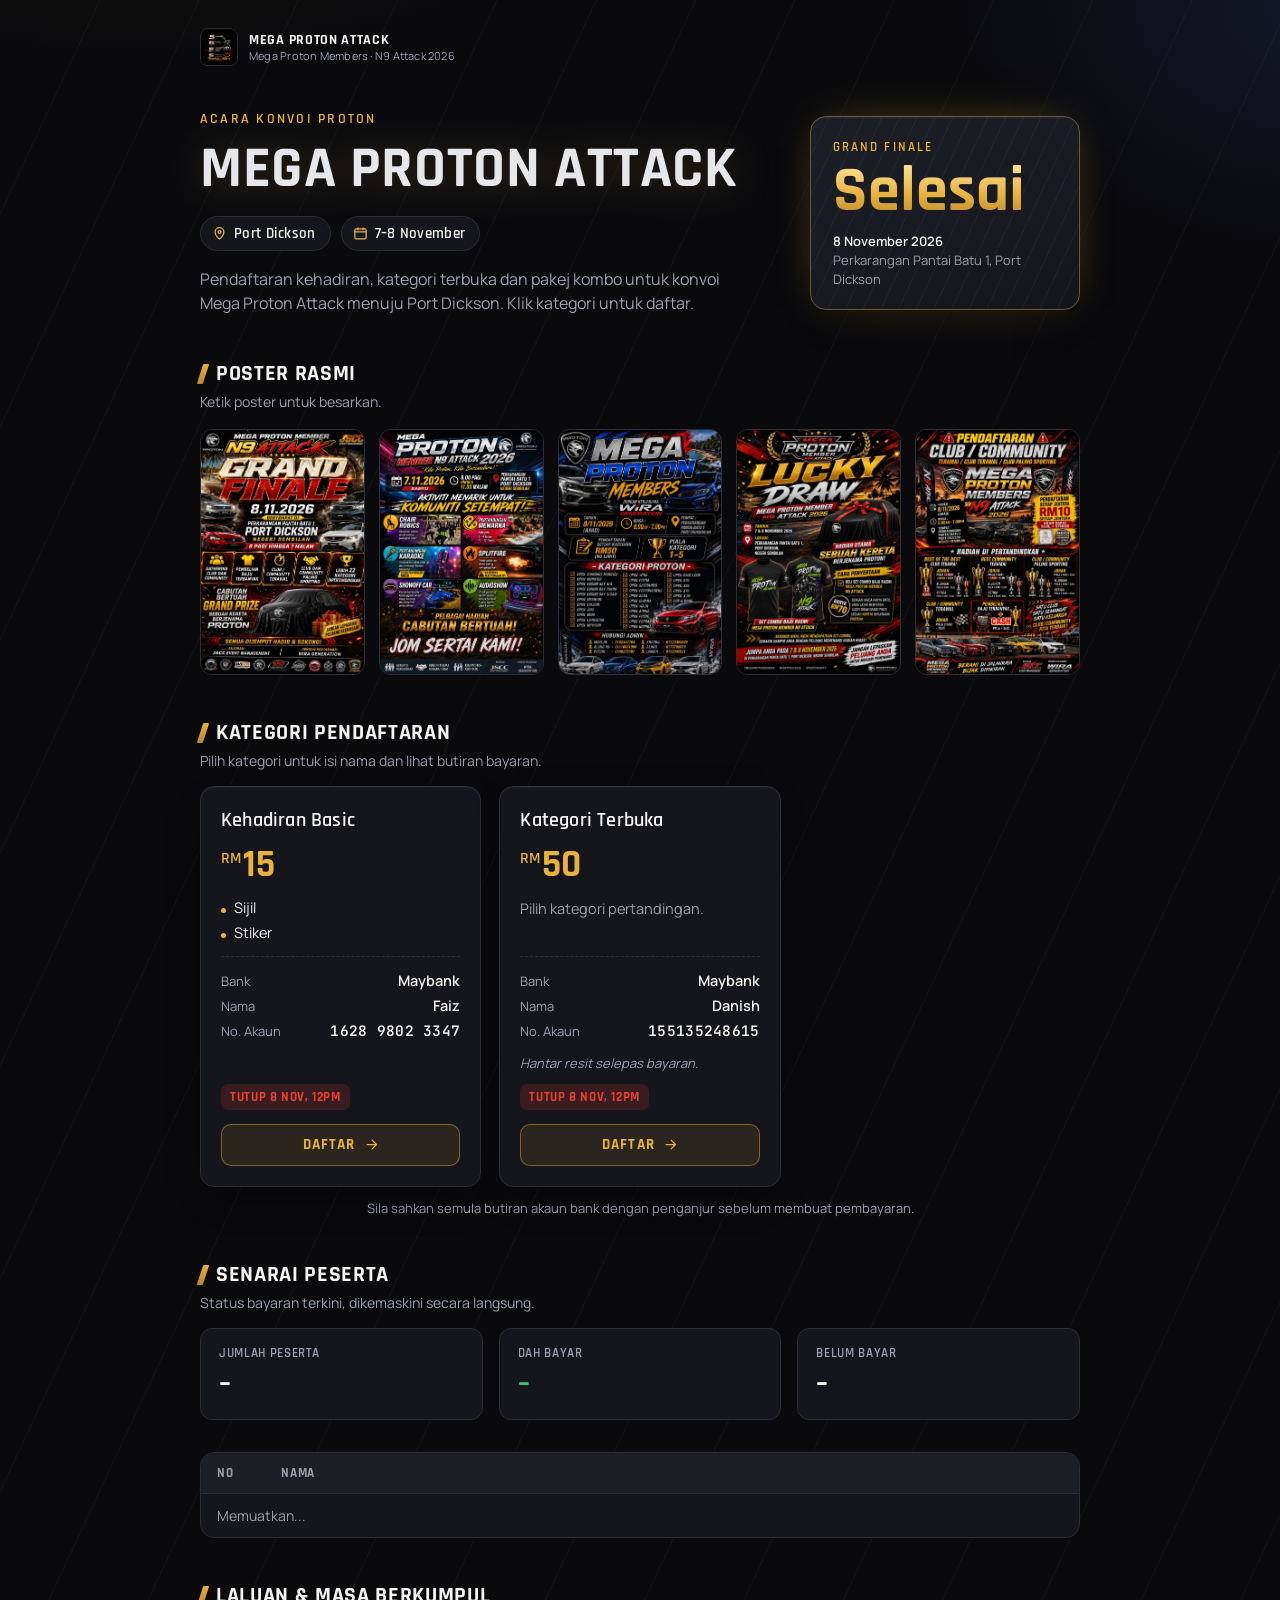
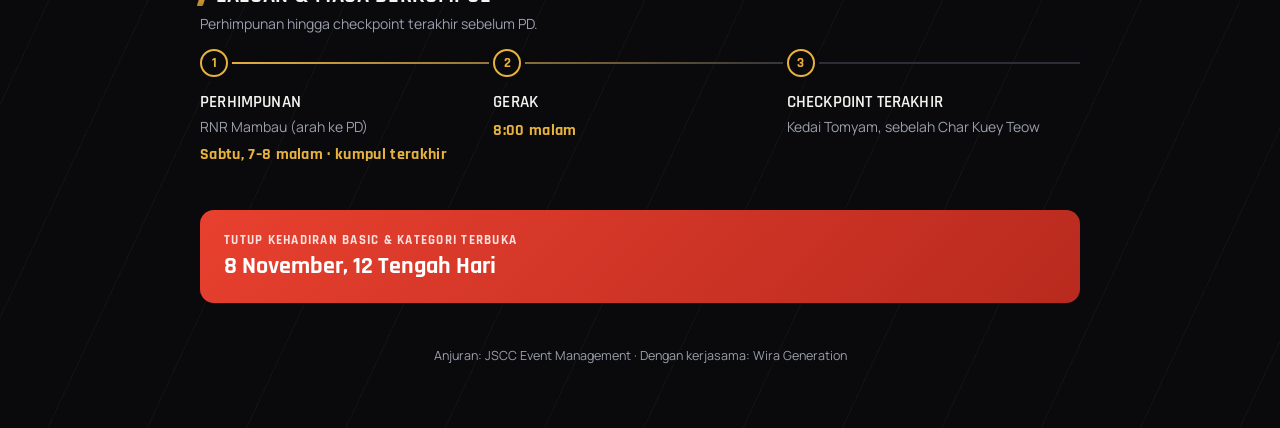
==== commit df117e0e: "Remove featured tier card and related elements" ====
--- a/index.html
+++ b/index.html
@@ -119,34 +119,6 @@
         </span>
       </a>
 
-      <a class="tier-card featured" href="daftar.html?kategori=kombo">
-        <div class="tier-top">
-          <h2>Kehadiran Kombo</h2>
-          <span class="badge-gold">Pakej</span>
-        </div>
-        <p class="price"><sup>RM</sup>70</p>
-        <ul class="includes">
-          <li>Baju Mega Proton</li>
-          <li>1x Keychain Lanyard</li>
-          <li>1x Stiker Cermin 6x11 inci (Besar)</li>
-          <li>2x Cabutan Bertuah</li>
-          <li>Beg Zip Lock Baju</li>
-        </ul>
-        <dl class="pay-block">
-          <div class="row"><dt>Bank</dt><dd>UOB</dd></div>
-          <div class="row"><dt>Nama</dt><dd>Mierul</dd></div>
-          <div class="row"><dt>No. Akaun</dt><dd class="mono">9153153759</dd></div>
-        </dl>
-        <div class="tier-meta">
-          <p class="tier-note">Jika nak sijil, sila isi nama di Kehadiran Basic dan terus buat pembayaran.</p>
-          <span class="deadline-chip">Tutup 9 Okt</span>
-        </div>
-        <span class="tier-cta">
-          Daftar
-          <svg viewBox="0 0 24 24" fill="none" stroke="currentColor" stroke-width="2" stroke-linecap="round" stroke-linejoin="round"><path d="M5 12h14M13 5l7 7-7 7"/></svg>
-        </span>
-      </a>
-
     </div>
     <p class="disclaimer">Sila sahkan semula butiran akaun bank dengan penganjur sebelum membuat pembayaran.</p>
   </section>
@@ -219,10 +191,6 @@
       <p class="banner-label">Tutup Kehadiran Basic &amp; Kategori Terbuka</p>
       <p class="banner-date">8 November, 12 Tengah Hari</p>
     </div>
-    <div class="banner-item">
-      <p class="banner-label">Tutup Kehadiran Kombo</p>
-      <p class="banner-date">9 Oktober</p>
-    </div>
   </footer>
 
   <footer class="credit">Anjuran: JSCC Event Management &middot; Dengan kerjasama: Wira Generation</footer>
